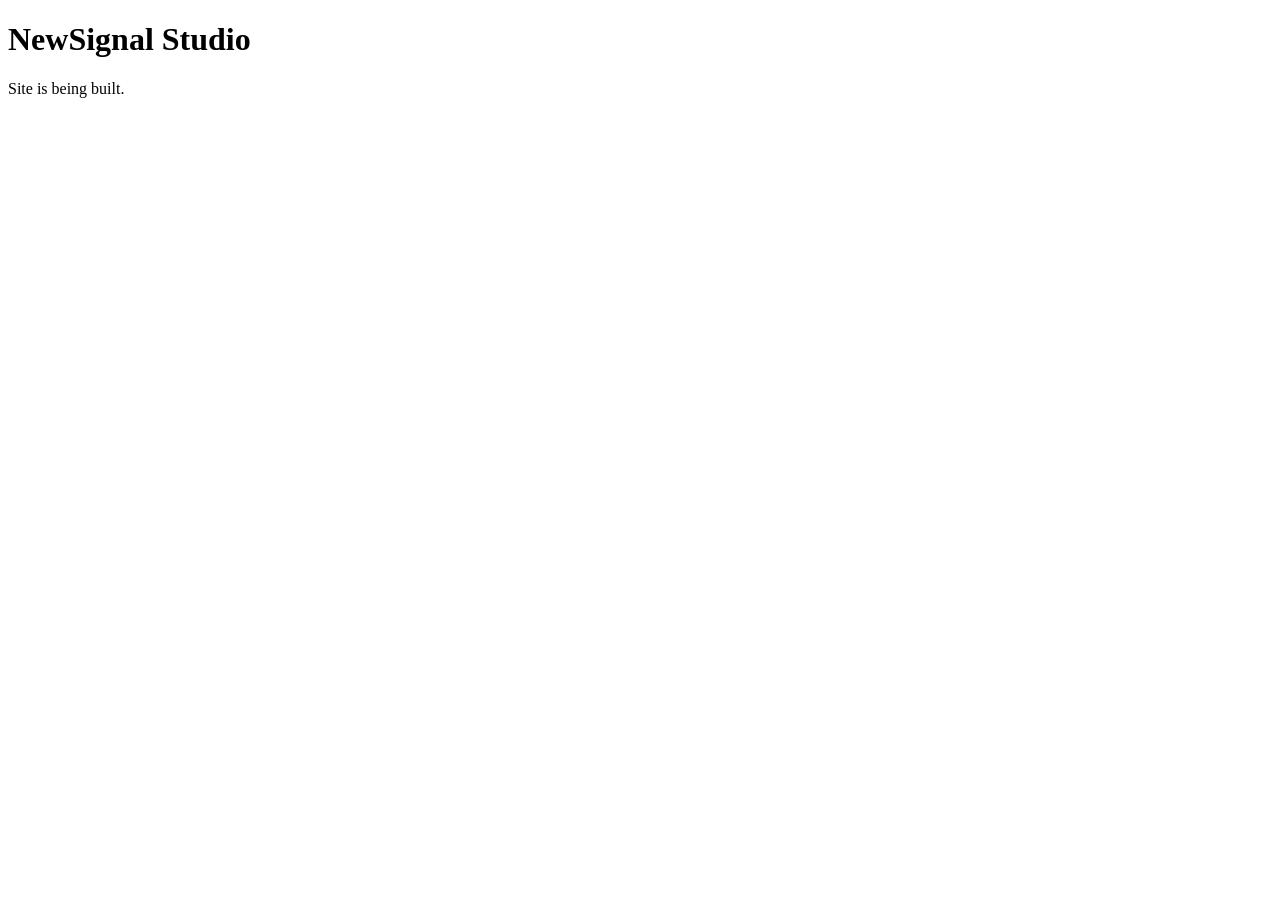
==== index.html @ 13882817 "[add] placeholder" ====
<!doctype html>
<html lang="en">
<head>
<meta charset="utf-8">
<title>NewSignal Studio</title>
<meta name="robots" content="noindex">
<meta name="viewport" content="width=device-width,initial-scale=1">
</head>
<body>
<h1>NewSignal Studio</h1>
<p>Site is being built.</p>
</body>
</html>
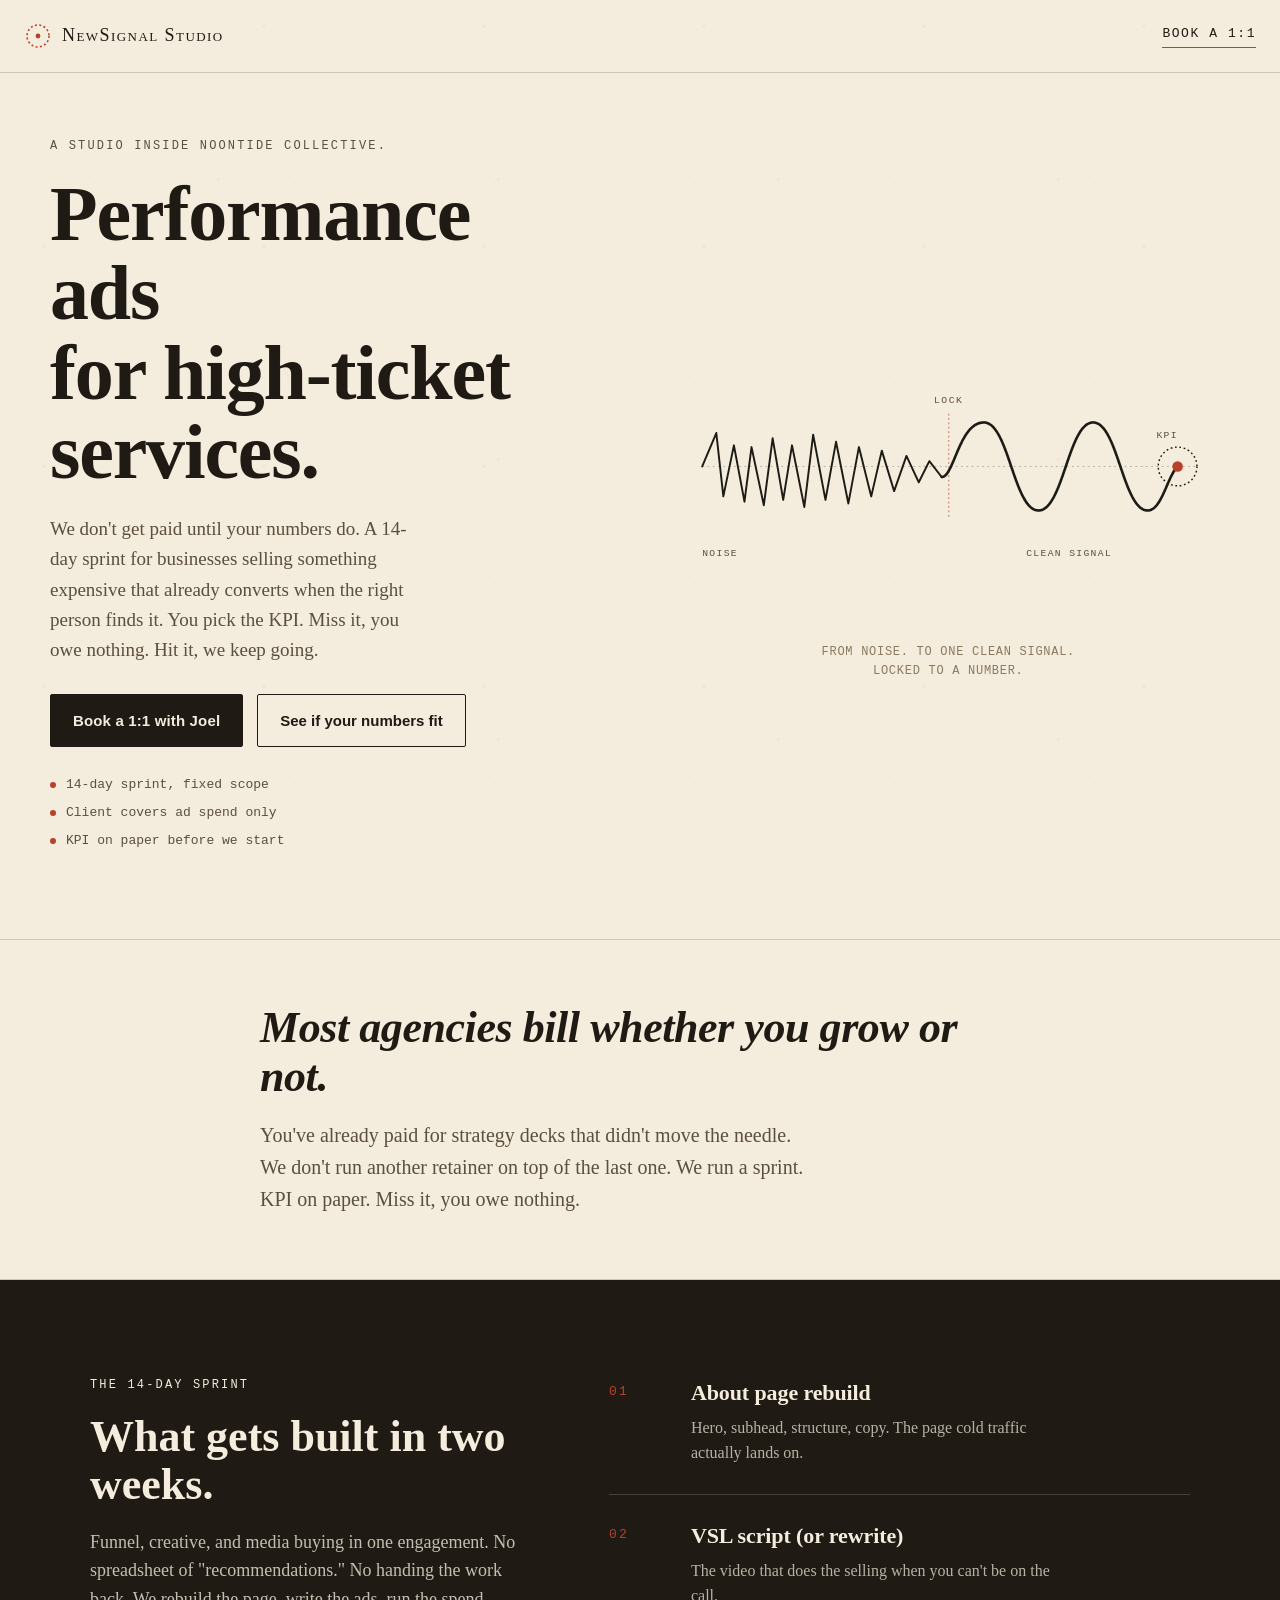
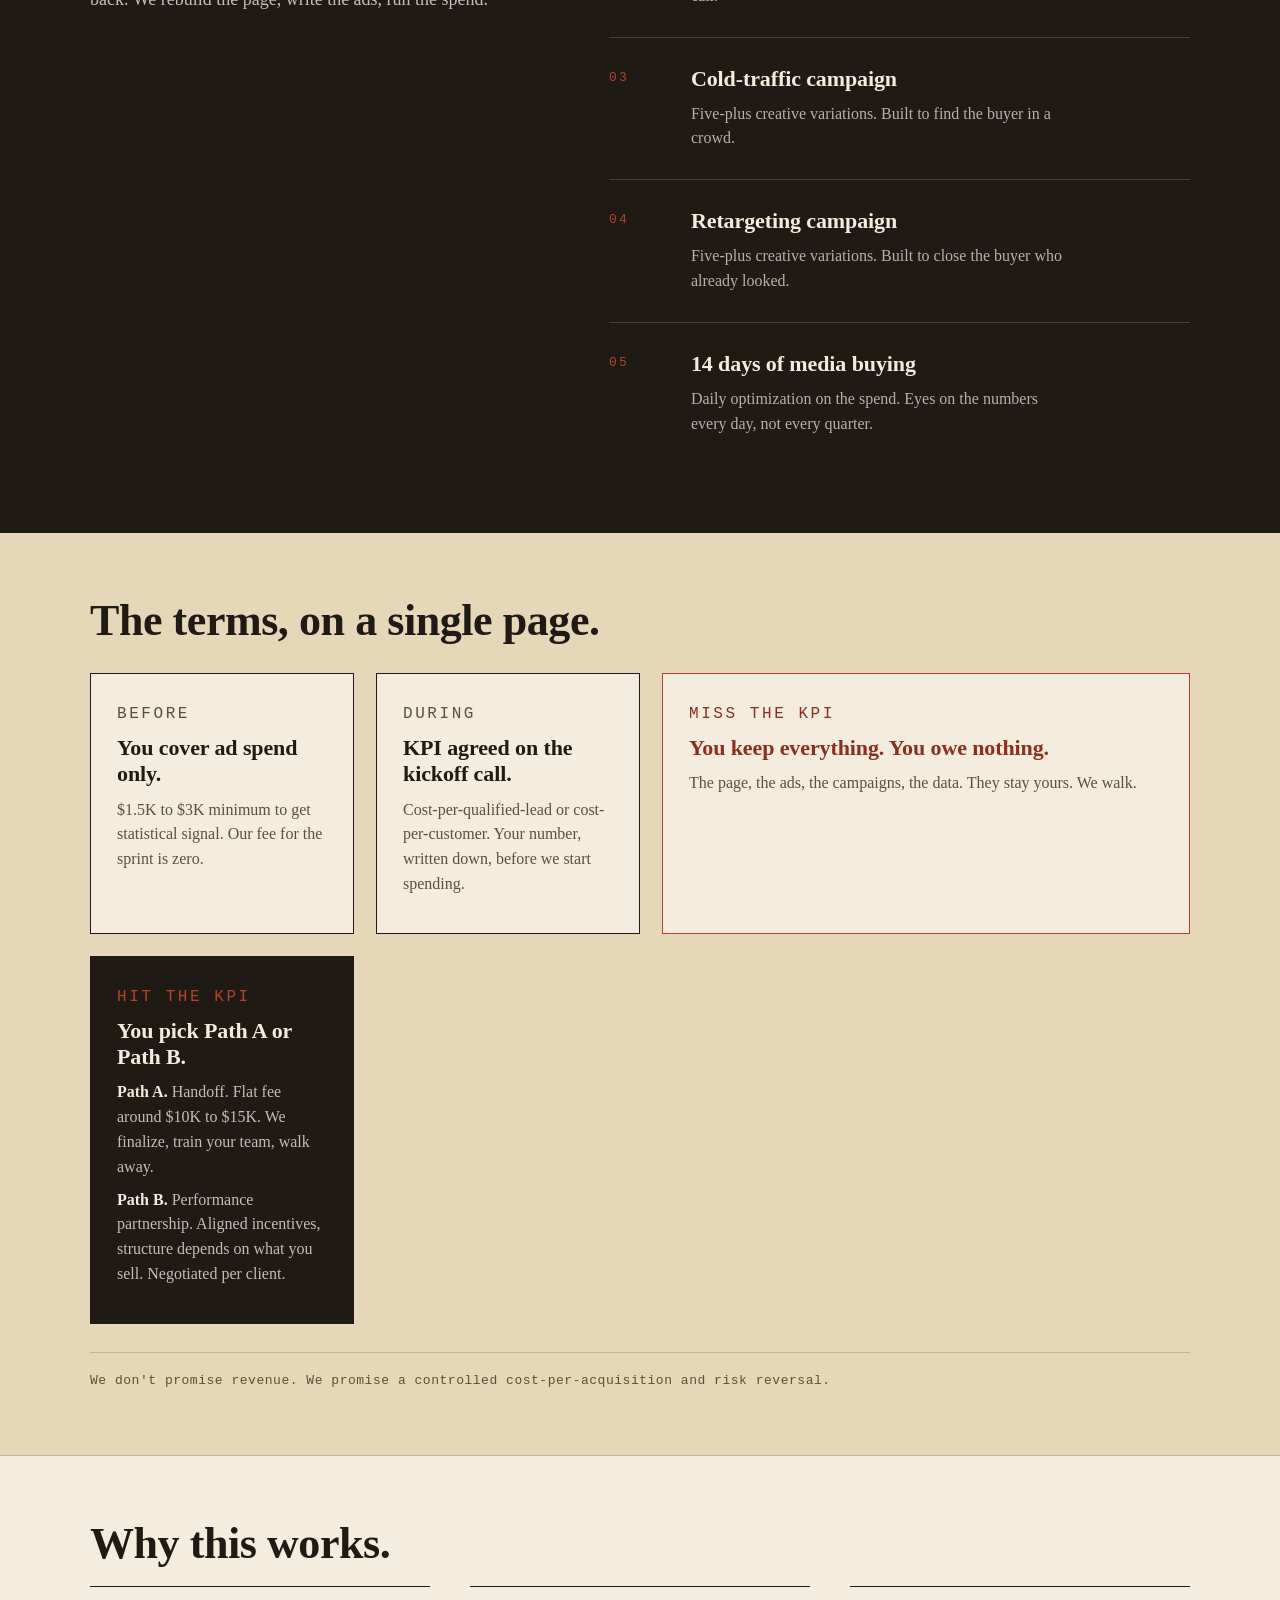
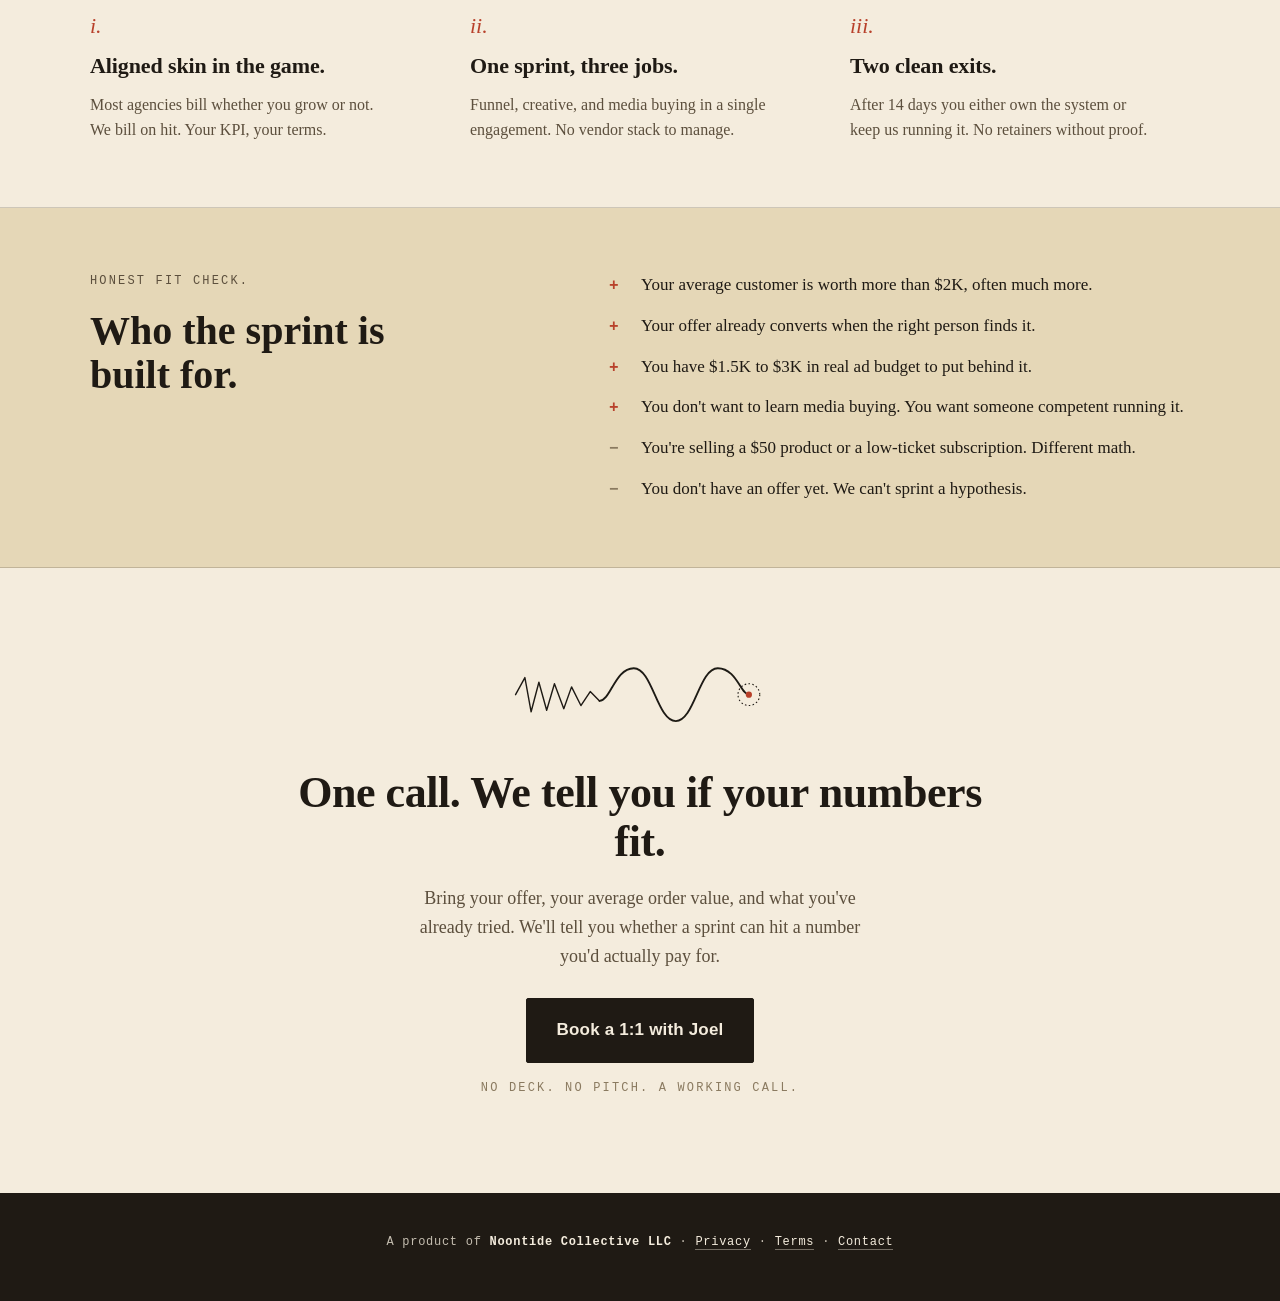
==== commit 30262627: "[add] picked home concept — newsignal-studio Concept-2: signal-locking-onto-KPI metaphor. Continuous" ====
--- a/index.html
+++ b/index.html
@@ -1,13 +1,365 @@
 <!doctype html>
 <html lang="en">
 <head>
-<meta charset="utf-8">
-<title>NewSignal Studio</title>
-<meta name="robots" content="noindex">
-<meta name="viewport" content="width=device-width,initial-scale=1">
+<meta charset="utf-8" />
+<meta name="viewport" content="width=device-width, initial-scale=1" />
+<title>NewSignal Studio. Performance ads for high-ticket services.</title>
+<meta name="description" content="A 14-day performance sprint for high-ticket services. We build the funnel, run the ads, optimize the spend. Miss the KPI, you owe nothing." />
+<link rel="canonical" href="https://newsignal.studio/" />
+
+<meta property="og:type" content="website" />
+<meta property="og:url" content="https://newsignal.studio/" />
+<meta property="og:title" content="NewSignal Studio. Performance ads for high-ticket services." />
+<meta property="og:description" content="A 14-day sprint. We don't get paid until your numbers do. KPI on paper, miss it and you owe nothing." />
+<meta property="og:image" content="/og.png" />
+<meta name="twitter:card" content="summary_large_image" />
+<meta name="twitter:title" content="NewSignal Studio. Performance ads for high-ticket services." />
+<meta name="twitter:description" content="A 14-day sprint. We don't get paid until your numbers do." />
+<meta name="twitter:image" content="/og.png" />
+
+<link rel="icon" type="image/svg+xml" href="/favicon.svg" />
+<link rel="stylesheet" href="styles.css" />
+
+<script type="application/ld+json">
+{
+  "@context": "https://schema.org",
+  "@type": "Organization",
+  "name": "NewSignal Studio",
+  "url": "https://newsignal.studio/",
+  "description": "Performance ads for high-ticket services. 14-day sprint with KPI-or-nothing terms.",
+  "parentOrganization": {
+    "@type": "Organization",
+    "name": "Noontide Collective LLC"
+  }
+}
+</script>
 </head>
 <body>
-<h1>NewSignal Studio</h1>
-<p>Site is being built.</p>
+
+<header class="topbar">
+  <a class="wordmark" href="/" aria-label="NewSignal Studio home">
+    <span class="wm-glyph" aria-hidden="true">
+      <svg viewBox="0 0 28 28" width="28" height="28">
+        <circle cx="14" cy="14" r="11" fill="none" stroke="currentColor" stroke-width="1.6" stroke-dasharray="2 2.4" />
+        <circle cx="14" cy="14" r="2.4" fill="currentColor" />
+      </svg>
+    </span>
+    <span class="wm-text">NewSignal&nbsp;Studio</span>
+  </a>
+  <a class="topbar-cta" href="https://cal.com/joel-requena/1-1-call-joel" target="_blank" rel="noopener noreferrer">Book a 1:1</a>
+</header>
+
+<main>
+
+  <!-- HERO ============================================ -->
+  <section class="hero" aria-labelledby="hero-heading">
+    <div class="hero-grid">
+
+      <div class="hero-copy">
+        <p class="eyebrow">A studio inside Noontide Collective.</p>
+        <h1 id="hero-heading">
+          Performance ads<br />
+          for high-ticket services.
+        </h1>
+        <p class="lede">
+          We don't get paid until your numbers do. A 14-day sprint for businesses
+          selling something expensive that already converts when the right person finds it.
+          You pick the KPI. Miss it, you owe nothing. Hit it, we keep going.
+        </p>
+
+        <div class="cta-row">
+          <a class="btn-primary" href="https://cal.com/joel-requena/1-1-call-joel" target="_blank" rel="noopener noreferrer">Book a 1:1 with Joel</a>
+          <a class="btn-secondary" href="#sprint">See if your numbers fit</a>
+        </div>
+
+        <ul class="hero-receipts">
+          <li><span class="r-dot"></span>14-day sprint, fixed scope</li>
+          <li><span class="r-dot"></span>Client covers ad spend only</li>
+          <li><span class="r-dot"></span>KPI on paper before we start</li>
+        </ul>
+      </div>
+
+      <figure class="hero-art" aria-label="A jagged noisy waveform on the left resolving into a single clean steady wave on the right, locking onto a small target dot. The shape of the brand name made visible.">
+        <svg viewBox="0 0 640 360" role="img" aria-hidden="true" class="art-svg" preserveAspectRatio="xMidYMid meet">
+          <defs>
+            <filter id="rough" x="-1%" y="-1%" width="102%" height="102%">
+              <feTurbulence type="fractalNoise" baseFrequency="0.85" numOctaves="2" seed="3" />
+              <feDisplacementMap in="SourceGraphic" scale="1.1" />
+            </filter>
+            <filter id="rough-fine" x="-1%" y="-1%" width="102%" height="102%">
+              <feTurbulence type="fractalNoise" baseFrequency="1.2" numOctaves="2" seed="9" />
+              <feDisplacementMap in="SourceGraphic" scale="0.7" />
+            </filter>
+          </defs>
+
+          <!-- baseline -->
+          <line x1="40" y1="180" x2="600" y2="180"
+                stroke="var(--rule-strong)" stroke-width="1" stroke-dasharray="2 4" />
+
+          <!-- noise field (left): one continuous jagged path, no scattered marks -->
+          <path class="noise-path"
+                d="M40 180
+                   L 56 142 L 64 214 L 76 156 L 88 220 L 96 158 L 110 224
+                   L 120 148 L 132 218 L 142 156 L 156 226 L 166 144
+                   L 180 218 L 192 152 L 206 222 L 218 158 L 232 214
+                   L 244 162 L 258 208 L 272 168 L 286 198 L 298 174 L 312 192"
+                fill="none"
+                stroke="var(--ink)"
+                stroke-width="2.2"
+                stroke-linecap="round"
+                stroke-linejoin="round"
+                filter="url(#rough)" />
+
+          <!-- the lock-in moment: a vertical tick where the signal resolves -->
+          <g class="lock-mark">
+            <line x1="320" y1="120" x2="320" y2="240"
+                  stroke="var(--accent)" stroke-width="1.4" stroke-dasharray="2 3" opacity="0.6" />
+            <text x="320" y="108" text-anchor="middle"
+                  font-family="ui-monospace, SFMono-Regular, Menlo, monospace"
+                  font-size="11" letter-spacing="0.16em"
+                  fill="var(--ink-soft)">LOCK</text>
+          </g>
+
+          <!-- clean signal (right): a single confident sine, drawn in one breath -->
+          <path class="clean-wave"
+                d="M312 192
+                   C 326 192, 332 130, 360 130
+                   C 388 130, 394 230, 422 230
+                   C 450 230, 456 130, 484 130
+                   C 512 130, 518 230, 546 230
+                   C 562 230, 568 192, 580 180"
+                fill="none"
+                stroke="var(--ink)"
+                stroke-width="3"
+                stroke-linecap="round"
+                stroke-linejoin="round"
+                filter="url(#rough-fine)" />
+
+          <!-- target ring at the right end of the clean signal (the KPI it locks to) -->
+          <g class="target" transform="translate(580 180)">
+            <circle r="22" fill="none" stroke="var(--ink)" stroke-width="1.6"
+                    stroke-dasharray="2 3" filter="url(#rough-fine)" />
+            <circle r="6" fill="var(--accent)" filter="url(#rough-fine)" />
+          </g>
+
+          <!-- handwritten labels, restrained -->
+          <g class="labels"
+             font-family="ui-monospace, SFMono-Regular, Menlo, monospace"
+             font-size="11" letter-spacing="0.14em" fill="var(--ink-soft)">
+            <text x="40" y="282" filter="url(#rough-fine)">NOISE</text>
+            <text x="408" y="282" filter="url(#rough-fine)">CLEAN&nbsp;SIGNAL</text>
+            <text x="556" y="148" filter="url(#rough-fine)">KPI</text>
+          </g>
+
+        </svg>
+        <figcaption class="art-caption">From noise. To one clean signal. Locked to a number.</figcaption>
+      </figure>
+
+    </div>
+  </section>
+
+  <!-- THE PROBLEM (PAS, restrained) ===================== -->
+  <section class="band band-pas" aria-labelledby="pas-heading">
+    <div class="band-inner">
+      <h2 id="pas-heading" class="band-h">Most agencies bill whether you grow or not.</h2>
+      <p class="band-body">
+        You've already paid for strategy decks that didn't move the needle.
+        We don't run another retainer on top of the last one.
+        We run a sprint. KPI on paper. Miss it, you owe nothing.
+      </p>
+    </div>
+  </section>
+
+  <!-- THE SPRINT MECHANISM ============================== -->
+  <section id="sprint" class="band band-mech" aria-labelledby="mech-heading">
+    <div class="band-inner mech-grid">
+
+      <div class="mech-head">
+        <p class="eyebrow eyebrow-on-warm">The 14-day sprint</p>
+        <h2 id="mech-heading">What gets built in two weeks.</h2>
+        <p class="mech-lede">
+          Funnel, creative, and media buying in one engagement. No spreadsheet of "recommendations."
+          No handing the work back. We rebuild the page, write the ads, run the spend.
+        </p>
+      </div>
+
+      <ol class="mech-list" aria-label="Five deliverables in fourteen days">
+        <li>
+          <span class="mech-num">01</span>
+          <div>
+            <h3>About page rebuild</h3>
+            <p>Hero, subhead, structure, copy. The page cold traffic actually lands on.</p>
+          </div>
+        </li>
+        <li>
+          <span class="mech-num">02</span>
+          <div>
+            <h3>VSL script (or rewrite)</h3>
+            <p>The video that does the selling when you can't be on the call.</p>
+          </div>
+        </li>
+        <li>
+          <span class="mech-num">03</span>
+          <div>
+            <h3>Cold-traffic campaign</h3>
+            <p>Five-plus creative variations. Built to find the buyer in a crowd.</p>
+          </div>
+        </li>
+        <li>
+          <span class="mech-num">04</span>
+          <div>
+            <h3>Retargeting campaign</h3>
+            <p>Five-plus creative variations. Built to close the buyer who already looked.</p>
+          </div>
+        </li>
+        <li>
+          <span class="mech-num">05</span>
+          <div>
+            <h3>14 days of media buying</h3>
+            <p>Daily optimization on the spend. Eyes on the numbers every day, not every quarter.</p>
+          </div>
+        </li>
+      </ol>
+
+    </div>
+  </section>
+
+  <!-- THE TERMS (skin in the game) ====================== -->
+  <section class="band band-terms" aria-labelledby="terms-heading">
+    <div class="band-inner">
+      <h2 id="terms-heading" class="band-h">The terms, on a single page.</h2>
+
+      <div class="terms-grid">
+        <article class="term-card">
+          <p class="term-tag">Before</p>
+          <h3>You cover ad spend only.</h3>
+          <p>$1.5K to $3K minimum to get statistical signal. Our fee for the sprint is zero.</p>
+        </article>
+
+        <article class="term-card">
+          <p class="term-tag">During</p>
+          <h3>KPI agreed on the kickoff call.</h3>
+          <p>Cost-per-qualified-lead or cost-per-customer. Your number, written down, before we start spending.</p>
+        </article>
+
+        <article class="term-card term-card-miss">
+          <p class="term-tag">Miss the KPI</p>
+          <h3>You keep everything. You owe nothing.</h3>
+          <p>The page, the ads, the campaigns, the data. They stay yours. We walk.</p>
+        </article>
+
+        <article class="term-card term-card-hit">
+          <p class="term-tag">Hit the KPI</p>
+          <h3>You pick Path A or Path B.</h3>
+          <p><strong>Path A.</strong> Handoff. Flat fee around $10K to $15K. We finalize, train your team, walk away.</p>
+          <p><strong>Path B.</strong> Performance partnership. Aligned incentives, structure depends on what you sell. Negotiated per client.</p>
+        </article>
+      </div>
+
+      <p class="terms-foot">
+        We don't promise revenue. We promise a controlled cost-per-acquisition and risk reversal.
+      </p>
+    </div>
+  </section>
+
+  <!-- THREE REASONS ===================================== -->
+  <section class="band band-three" aria-labelledby="three-heading">
+    <div class="band-inner">
+      <h2 id="three-heading" class="band-h">Why this works.</h2>
+      <div class="three-grid">
+
+        <article class="three-card">
+          <span class="three-mark" aria-hidden="true">i.</span>
+          <h3>Aligned skin in the game.</h3>
+          <p>Most agencies bill whether you grow or not. We bill on hit. Your KPI, your terms.</p>
+        </article>
+
+        <article class="three-card">
+          <span class="three-mark" aria-hidden="true">ii.</span>
+          <h3>One sprint, three jobs.</h3>
+          <p>Funnel, creative, and media buying in a single engagement. No vendor stack to manage.</p>
+        </article>
+
+        <article class="three-card">
+          <span class="three-mark" aria-hidden="true">iii.</span>
+          <h3>Two clean exits.</h3>
+          <p>After 14 days you either own the system or keep us running it. No retainers without proof.</p>
+        </article>
+
+      </div>
+    </div>
+  </section>
+
+  <!-- WHO THIS IS FOR =================================== -->
+  <section class="band band-fit" aria-labelledby="fit-heading">
+    <div class="band-inner fit-grid">
+      <div>
+        <p class="eyebrow">Honest fit check.</p>
+        <h2 id="fit-heading">Who the sprint is built for.</h2>
+      </div>
+
+      <ul class="fit-list">
+        <li><span class="fit-tick">+</span> Your average customer is worth more than $2K, often much more.</li>
+        <li><span class="fit-tick">+</span> Your offer already converts when the right person finds it.</li>
+        <li><span class="fit-tick">+</span> You have $1.5K to $3K in real ad budget to put behind it.</li>
+        <li><span class="fit-tick">+</span> You don't want to learn media buying. You want someone competent running it.</li>
+        <li><span class="fit-tick">&minus;</span> You're selling a $50 product or a low-ticket subscription. Different math.</li>
+        <li><span class="fit-tick">&minus;</span> You don't have an offer yet. We can't sprint a hypothesis.</li>
+      </ul>
+    </div>
+  </section>
+
+  <!-- CLOSE / CTA ======================================= -->
+  <section class="band band-close" aria-labelledby="close-heading">
+    <div class="band-inner close-inner">
+
+      <svg viewBox="0 0 360 120" class="close-mark" role="img" aria-label="A small repeat of the signal locking onto a target.">
+        <defs>
+          <filter id="rough3" x="-2%" y="-2%" width="104%" height="104%">
+            <feTurbulence type="fractalNoise" baseFrequency="1.1" numOctaves="2" seed="11" />
+            <feDisplacementMap in="SourceGraphic" scale="0.7" />
+          </filter>
+        </defs>
+        <g filter="url(#rough3)">
+          <path d="M20 60
+                   L 32 38 L 40 82 L 50 44 L 60 80 L 70 46 L 82 78 L 92 50 L 104 74 L 116 56 L 128 68"
+                fill="none" stroke="currentColor" stroke-width="1.8"
+                stroke-linecap="round" stroke-linejoin="round" />
+          <path d="M128 68
+                   C 142 68, 148 26, 172 26
+                   C 196 26, 202 94, 226 94
+                   C 250 94, 256 26, 280 26
+                   C 304 26, 310 60, 320 60"
+                fill="none" stroke="currentColor" stroke-width="2.4"
+                stroke-linecap="round" stroke-linejoin="round" />
+          <circle cx="320" cy="60" r="14" fill="none" stroke="currentColor"
+                  stroke-width="1.4" stroke-dasharray="2 3" />
+          <circle cx="320" cy="60" r="4" fill="var(--accent)" />
+        </g>
+      </svg>
+
+      <h2 id="close-heading">One call. We tell you if your numbers fit.</h2>
+      <p class="close-lede">
+        Bring your offer, your average order value, and what you've already tried.
+        We'll tell you whether a sprint can hit a number you'd actually pay for.
+      </p>
+
+      <a class="btn-primary btn-primary-lg" href="https://cal.com/joel-requena/1-1-call-joel" target="_blank" rel="noopener noreferrer">Book a 1:1 with Joel</a>
+      <p class="close-mini">No deck. No pitch. A working call.</p>
+
+    </div>
+  </section>
+
+</main>
+
+<footer class="site-footer">
+  <p>
+    A product of <strong>Noontide Collective LLC</strong> ·
+    <a href="/privacy/">Privacy</a> ·
+    <a href="/terms/">Terms</a> ·
+    <a href="mailto:hello@noontide.co">Contact</a>
+  </p>
+</footer>
+
 </body>
 </html>
--- a/styles.css
+++ b/styles.css
@@ -0,0 +1,592 @@
+/* =========================================================
+   NewSignal Studio. concept-2 (Illustrated / Signature Artifact)
+   Editorial / craft-magazine register. The hero is the brand
+   name made visible: noise resolving into one clean signal,
+   locked to a number.
+   ========================================================= */
+
+:root {
+  /* warm cream paper + ink + one expressive accent (clay red) */
+  --paper:        #F4ECDD;   /* warm cream paper */
+  --paper-warm:   #EADFC6;   /* secondary paper */
+  --paper-deep:   #E5D7B7;   /* hero band background */
+  --ink:          #1F1A14;   /* warm near-black, the drawing ink */
+  --ink-soft:     #5C4F3D;   /* secondary handwriting ink */
+  --ink-mute:     #8A7A60;   /* muted body */
+  --accent:       #B8412B;   /* clay red, the lock dot */
+  --accent-deep:  #8E2E1E;
+  --rule:         rgba(31, 26, 20, 0.18);
+  --rule-strong:  rgba(31, 26, 20, 0.32);
+
+  /* type */
+  --serif:  "Iowan Old Style", "Charter", "Iowan", "Palatino Linotype",
+            "Palatino", Georgia, "Times New Roman", serif;
+  --mono:   ui-monospace, "SFMono-Regular", "Menlo", "Consolas", monospace;
+  --sans:   -apple-system, BlinkMacSystemFont, "Segoe UI", Inter,
+            "Helvetica Neue", Arial, sans-serif;
+}
+
+* { box-sizing: border-box; }
+html { -webkit-text-size-adjust: 100%; }
+body {
+  margin: 0;
+  background: var(--paper);
+  color: var(--ink);
+  font-family: var(--serif);
+  font-size: 18px;
+  line-height: 1.55;
+  font-feature-settings: "kern", "liga", "onum";
+  -webkit-font-smoothing: antialiased;
+  text-rendering: optimizeLegibility;
+}
+
+a { color: var(--ink); text-decoration-thickness: 1px; text-underline-offset: 3px; }
+a:hover { color: var(--accent-deep); }
+
+/* subtle paper grain (no images) */
+body::before {
+  content: "";
+  position: fixed; inset: 0;
+  pointer-events: none;
+  background-image:
+    radial-gradient(circle at 20% 12%, rgba(31,26,20,0.035) 0 1px, transparent 2px),
+    radial-gradient(circle at 78% 64%, rgba(31,26,20,0.03) 0 1px, transparent 2px),
+    radial-gradient(circle at 44% 88%, rgba(31,26,20,0.03) 0 1px, transparent 2px);
+  background-size: 220px 220px, 280px 280px, 200px 200px;
+  z-index: 0;
+}
+
+main, .topbar, .site-footer { position: relative; z-index: 1; }
+
+/* =========================================================
+   Topbar
+   ========================================================= */
+.topbar {
+  display: flex; align-items: center; justify-content: space-between;
+  padding: 22px 24px;
+  border-bottom: 1px solid var(--rule);
+}
+.wordmark {
+  display: inline-flex; align-items: center; gap: 10px;
+  text-decoration: none;
+  color: var(--ink);
+  font-family: var(--serif);
+  font-size: 18px;
+  letter-spacing: 0.02em;
+}
+.wm-glyph { display: inline-flex; color: var(--accent); }
+.wm-text { font-variant: small-caps; letter-spacing: 0.08em; }
+
+.topbar-cta {
+  font-family: var(--mono);
+  font-size: 13px;
+  text-transform: uppercase;
+  letter-spacing: 0.12em;
+  text-decoration: none;
+  color: var(--ink);
+  border-bottom: 1.5px solid var(--accent);
+  padding-bottom: 2px;
+}
+.topbar-cta:hover { color: var(--accent-deep); }
+
+/* =========================================================
+   Hero
+   ========================================================= */
+.hero {
+  padding: 36px 24px 56px;
+  border-bottom: 1px solid var(--rule);
+}
+.hero-grid {
+  display: grid;
+  grid-template-columns: 1fr;
+  gap: 32px;
+  max-width: 1180px;
+  margin: 0 auto;
+}
+
+.eyebrow {
+  font-family: var(--mono);
+  font-size: 12px;
+  text-transform: uppercase;
+  letter-spacing: 0.18em;
+  color: var(--ink-soft);
+  margin: 0 0 18px;
+}
+.eyebrow-on-warm { color: var(--paper); }
+
+.hero-copy h1 {
+  font-family: var(--serif);
+  font-weight: 600;
+  font-size: clamp(40px, 9vw, 78px);
+  line-height: 1.02;
+  letter-spacing: -0.015em;
+  margin: 0 0 22px;
+  color: var(--ink);
+}
+.hero-copy h1 br { display: inline; }
+
+.lede {
+  font-size: clamp(17px, 2.1vw, 19px);
+  line-height: 1.6;
+  color: var(--ink-soft);
+  max-width: 38ch;
+  margin: 0 0 28px;
+}
+
+.cta-row {
+  display: flex; flex-wrap: wrap; gap: 14px;
+  margin-bottom: 28px;
+}
+
+/* buttons */
+.btn-primary {
+  display: inline-block;
+  background: var(--ink);
+  color: var(--paper);
+  text-decoration: none;
+  font-family: var(--sans);
+  font-weight: 600;
+  font-size: 15px;
+  letter-spacing: 0.01em;
+  padding: 14px 22px;
+  border-radius: 2px;
+  border: 1.5px solid var(--ink);
+  transition: transform .12s ease, background .12s ease;
+}
+.btn-primary:hover {
+  background: var(--accent);
+  border-color: var(--accent);
+  color: var(--paper);
+  transform: translateY(-1px);
+}
+.btn-primary-lg { padding: 18px 30px; font-size: 17px; }
+
+.btn-secondary {
+  display: inline-block;
+  background: transparent;
+  color: var(--ink);
+  text-decoration: none;
+  font-family: var(--sans);
+  font-weight: 600;
+  font-size: 15px;
+  padding: 14px 22px;
+  border-radius: 2px;
+  border: 1.5px solid var(--ink);
+}
+.btn-secondary:hover { background: var(--ink); color: var(--paper); }
+
+/* hero receipts (the three-line proof under the CTA) */
+.hero-receipts {
+  list-style: none; padding: 0; margin: 0;
+  display: grid; gap: 8px;
+  font-family: var(--mono);
+  font-size: 13px;
+  color: var(--ink-soft);
+}
+.hero-receipts li { display: flex; align-items: center; gap: 10px; }
+.r-dot {
+  width: 6px; height: 6px; border-radius: 50%;
+  background: var(--accent);
+  flex: 0 0 6px;
+}
+
+/* =========================================================
+   Hero art (the signature illustration)
+   ========================================================= */
+.hero-art {
+  margin: 0;
+  padding: 0;
+  display: flex;
+  flex-direction: column;
+  align-items: center;
+}
+.art-svg {
+  width: 100%;
+  max-width: 640px;
+  height: auto;
+  display: block;
+}
+.art-caption {
+  margin-top: 18px;
+  font-family: var(--mono);
+  font-size: 12px;
+  letter-spacing: 0.06em;
+  text-transform: uppercase;
+  color: var(--ink-mute);
+  text-align: center;
+  max-width: 36ch;
+}
+
+/* one quiet hover moment: the clean signal pulses one cycle toward the target */
+.art-svg .clean-wave {
+  stroke-dasharray: 1;
+  transition: stroke-width .35s ease;
+}
+.art-svg .target circle:last-of-type {
+  transition: r .35s cubic-bezier(.2,.7,.2,1);
+}
+.hero-art:hover .art-svg .clean-wave { stroke-width: 3.4; }
+.hero-art:hover .art-svg .target circle:last-of-type { r: 7.5; }
+
+/* desktop hero layout */
+@media (min-width: 880px) {
+  .hero { padding: 64px 40px 88px; }
+  .hero-grid {
+    grid-template-columns: 1fr 1.05fr;
+    gap: 56px;
+    align-items: center;
+  }
+}
+@media (min-width: 1100px) {
+  .hero-grid { gap: 80px; }
+}
+
+/* =========================================================
+   Bands (shared)
+   ========================================================= */
+.band {
+  padding: 64px 24px;
+  border-bottom: 1px solid var(--rule);
+}
+.band-inner {
+  max-width: 1100px;
+  margin: 0 auto;
+}
+.band-h {
+  font-family: var(--serif);
+  font-weight: 600;
+  font-size: clamp(28px, 4.4vw, 44px);
+  line-height: 1.1;
+  letter-spacing: -0.01em;
+  margin: 0 0 18px;
+}
+
+/* =========================================================
+   PAS band
+   ========================================================= */
+.band-pas .band-inner { max-width: 760px; }
+.band-pas {
+  background: var(--paper);
+  text-align: left;
+}
+.band-pas .band-h {
+  font-style: italic;
+}
+.band-body {
+  font-size: clamp(17px, 2vw, 20px);
+  line-height: 1.6;
+  color: var(--ink-soft);
+  margin: 0;
+  max-width: 56ch;
+}
+
+/* =========================================================
+   Sprint mechanism band (the warm dark band)
+   ========================================================= */
+.band-mech {
+  background: var(--ink);
+  color: var(--paper);
+  border-bottom: none;
+}
+.band-mech .band-h,
+.band-mech h2,
+.band-mech h3 { color: var(--paper); }
+
+.mech-grid {
+  display: grid;
+  grid-template-columns: 1fr;
+  gap: 40px;
+}
+.mech-head h2 {
+  font-family: var(--serif);
+  font-weight: 600;
+  font-size: clamp(28px, 4.4vw, 44px);
+  line-height: 1.1;
+  margin: 0 0 18px;
+}
+.mech-lede {
+  color: rgba(244, 236, 221, 0.78);
+  font-size: clamp(16px, 1.8vw, 18px);
+  line-height: 1.6;
+  margin: 0;
+  max-width: 48ch;
+}
+
+.mech-list {
+  list-style: none;
+  margin: 0;
+  padding: 0;
+  display: grid;
+  gap: 28px;
+}
+.mech-list li {
+  display: grid;
+  grid-template-columns: 64px 1fr;
+  gap: 18px;
+  border-top: 1px solid rgba(244, 236, 221, 0.18);
+  padding-top: 24px;
+}
+.mech-list li:first-child { border-top: none; padding-top: 0; }
+
+.mech-num {
+  font-family: var(--mono);
+  font-size: 13px;
+  letter-spacing: 0.18em;
+  color: var(--accent);
+  padding-top: 6px;
+}
+.mech-list h3 {
+  font-family: var(--serif);
+  font-weight: 600;
+  font-size: 22px;
+  letter-spacing: -0.005em;
+  margin: 0 0 6px;
+}
+.mech-list p {
+  margin: 0;
+  color: rgba(244, 236, 221, 0.72);
+  font-size: 16px;
+  line-height: 1.55;
+  max-width: 48ch;
+}
+
+@media (min-width: 880px) {
+  .band-mech { padding: 96px 40px; }
+  .mech-grid {
+    grid-template-columns: 1fr 1.3fr;
+    gap: 72px;
+    align-items: start;
+  }
+}
+
+/* =========================================================
+   Terms band
+   ========================================================= */
+.band-terms {
+  background: var(--paper-deep);
+}
+.terms-grid {
+  display: grid;
+  grid-template-columns: 1fr;
+  gap: 16px;
+  margin-top: 28px;
+}
+
+.term-card {
+  background: var(--paper);
+  border: 1.5px solid var(--ink);
+  padding: 28px 26px;
+  position: relative;
+}
+.term-card h3 {
+  font-family: var(--serif);
+  font-weight: 600;
+  font-size: 22px;
+  line-height: 1.2;
+  margin: 4px 0 10px;
+  letter-spacing: -0.005em;
+}
+.term-card p {
+  margin: 0 0 8px;
+  font-size: 16px;
+  line-height: 1.55;
+  color: var(--ink-soft);
+}
+.term-tag {
+  font-family: var(--mono);
+  font-size: 12px;
+  text-transform: uppercase;
+  letter-spacing: 0.16em;
+  color: var(--ink-mute);
+  margin: 0 0 10px;
+}
+
+.term-card-miss {
+  background: var(--paper);
+  border-color: var(--accent);
+}
+.term-card-miss h3 { color: var(--accent-deep); }
+.term-card-miss .term-tag { color: var(--accent-deep); }
+
+.term-card-hit {
+  background: var(--ink);
+  border-color: var(--ink);
+  color: var(--paper);
+}
+.term-card-hit h3 { color: var(--paper); }
+.term-card-hit .term-tag { color: var(--accent); }
+.term-card-hit p { color: rgba(244, 236, 221, 0.78); }
+.term-card-hit strong { color: var(--paper); font-weight: 700; }
+
+.terms-foot {
+  margin: 28px 0 0;
+  font-family: var(--mono);
+  font-size: 13px;
+  letter-spacing: 0.04em;
+  color: var(--ink-soft);
+  border-top: 1px solid var(--rule);
+  padding-top: 18px;
+}
+
+@media (min-width: 760px) {
+  .terms-grid { grid-template-columns: 1fr 1fr; gap: 22px; }
+  .term-card-hit { grid-column: 1 / -1; }
+}
+@media (min-width: 1024px) {
+  .terms-grid { grid-template-columns: 1fr 1fr 2fr; }
+  .term-card-hit { grid-column: auto; }
+}
+
+/* =========================================================
+   Three reasons band
+   ========================================================= */
+.band-three { background: var(--paper); }
+.three-grid {
+  display: grid;
+  grid-template-columns: 1fr;
+  gap: 32px;
+  margin-top: 16px;
+}
+.three-card {
+  border-top: 1px solid var(--ink);
+  padding-top: 22px;
+}
+.three-mark {
+  font-family: var(--serif);
+  font-style: italic;
+  font-size: 22px;
+  color: var(--accent);
+  display: block;
+  margin-bottom: 6px;
+}
+.three-card h3 {
+  font-family: var(--serif);
+  font-weight: 600;
+  font-size: 22px;
+  letter-spacing: -0.005em;
+  margin: 0 0 10px;
+}
+.three-card p {
+  margin: 0;
+  color: var(--ink-soft);
+  font-size: 16px;
+  line-height: 1.55;
+  max-width: 38ch;
+}
+
+@media (min-width: 760px) {
+  .three-grid { grid-template-columns: repeat(3, 1fr); gap: 40px; }
+}
+
+/* =========================================================
+   Fit band
+   ========================================================= */
+.band-fit { background: var(--paper-deep); }
+.fit-grid {
+  display: grid;
+  grid-template-columns: 1fr;
+  gap: 32px;
+}
+.fit-grid h2 {
+  font-family: var(--serif);
+  font-weight: 600;
+  font-size: clamp(28px, 4.4vw, 40px);
+  line-height: 1.1;
+  margin: 0;
+  max-width: 18ch;
+}
+.fit-list {
+  list-style: none;
+  padding: 0; margin: 0;
+  display: grid;
+  gap: 14px;
+  font-family: var(--serif);
+  font-size: 17px;
+  line-height: 1.55;
+  color: var(--ink);
+}
+.fit-list li {
+  display: grid;
+  grid-template-columns: 28px 1fr;
+  gap: 4px;
+  align-items: baseline;
+}
+.fit-tick {
+  font-family: var(--mono);
+  font-size: 16px;
+  font-weight: 700;
+  color: var(--accent);
+}
+.fit-list li:nth-child(n+5) .fit-tick { color: var(--ink-mute); }
+
+@media (min-width: 880px) {
+  .fit-grid { grid-template-columns: 1fr 1.3fr; gap: 72px; align-items: start; }
+}
+
+/* =========================================================
+   Close / final CTA
+   ========================================================= */
+.band-close {
+  background: var(--paper);
+  text-align: center;
+  border-bottom: none;
+  padding: 80px 24px 96px;
+}
+.close-inner { max-width: 720px; margin: 0 auto; }
+.close-mark {
+  width: 280px;
+  height: auto;
+  display: block;
+  margin: 0 auto 28px;
+  color: var(--ink);
+}
+.band-close h2 {
+  font-family: var(--serif);
+  font-weight: 600;
+  font-size: clamp(28px, 4.6vw, 44px);
+  line-height: 1.1;
+  letter-spacing: -0.01em;
+  margin: 0 0 18px;
+}
+.close-lede {
+  color: var(--ink-soft);
+  font-size: clamp(16px, 1.9vw, 18px);
+  line-height: 1.6;
+  margin: 0 auto 28px;
+  max-width: 50ch;
+}
+.close-mini {
+  margin: 16px 0 0;
+  font-family: var(--mono);
+  font-size: 12px;
+  text-transform: uppercase;
+  letter-spacing: 0.18em;
+  color: var(--ink-mute);
+}
+
+/* =========================================================
+   Footer
+   ========================================================= */
+.site-footer {
+  padding: 28px 24px 40px;
+  background: var(--ink);
+  color: rgba(244, 236, 221, 0.78);
+  font-family: var(--mono);
+  font-size: 12px;
+  letter-spacing: 0.06em;
+  text-align: center;
+}
+.site-footer a { color: var(--paper); text-decoration: none; border-bottom: 1px solid rgba(244,236,221,0.4); }
+.site-footer a:hover { color: var(--accent); border-bottom-color: var(--accent); }
+.site-footer strong { color: var(--paper); font-weight: 600; }
+
+/* =========================================================
+   Reduced motion
+   ========================================================= */
+@media (prefers-reduced-motion: reduce) {
+  .art-svg .clean-wave,
+  .art-svg .target circle,
+  .btn-primary { transition: none; }
+  .hero-art:hover .art-svg .clean-wave { stroke-width: 3; }
+  .hero-art:hover .art-svg .target circle:last-of-type { r: 6; }
+}
